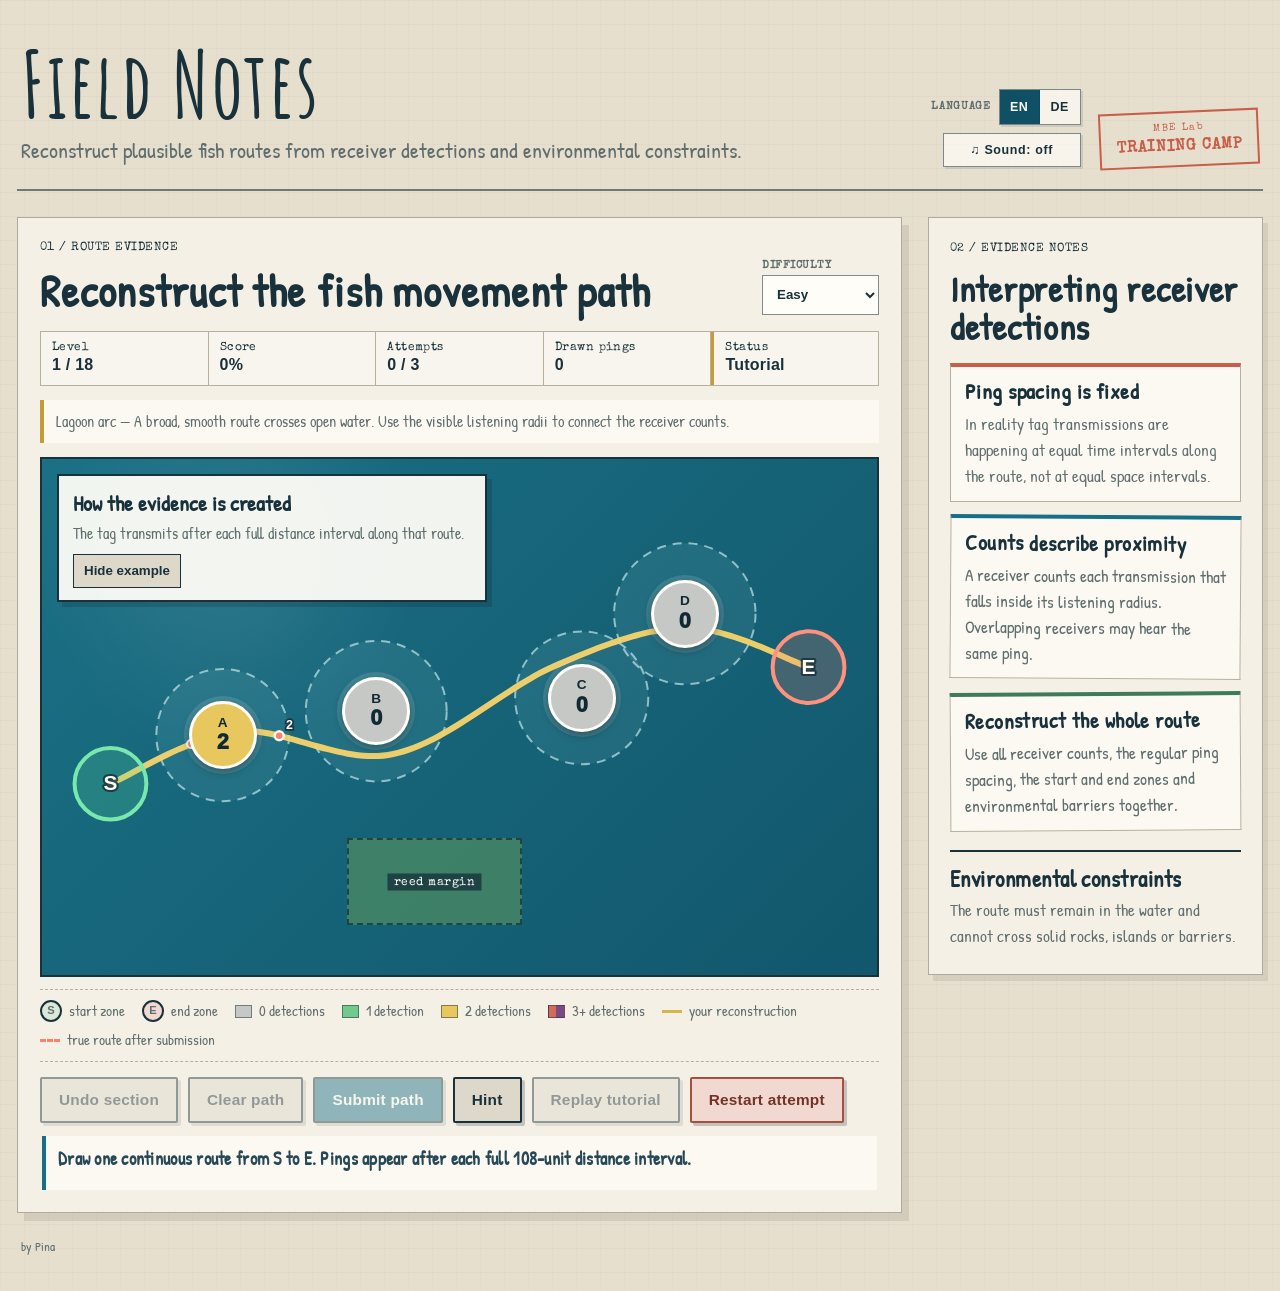
==== games/fish-path/index.html @ 623c207d "upload initial files" ====
<!DOCTYPE html>
<html lang="en">
<head>
  <meta charset="UTF-8" />
  <meta name="viewport" content="width=device-width, initial-scale=1.0" />
  <title>Field Notes — Fish Movement Reconstruction</title>
  <link rel="preconnect" href="https://fonts.googleapis.com" />
  <link rel="preconnect" href="https://fonts.gstatic.com" crossorigin />
  <link href="https://fonts.googleapis.com/css2?family=Amatic+SC:wght@400;700&family=Patrick+Hand&family=Special+Elite&display=swap" rel="stylesheet" />
  <link rel="stylesheet" href="style.css" />
</head>
<body>
  <header class="site-header">
    <div class="header-copy">
      <h1 data-i18n="mainTitle">Field Notes</h1>
      <p class="subtitle" data-i18n="subtitle">Reconstruct plausible fish routes from receiver detections and environmental constraints.</p>
    </div>
    <div class="header-side">
      <div class="field-tools">
        <div class="language-control">
          <span class="tool-label" data-i18n="languageLabel">Language</span>
          <div class="language-buttons" role="group" aria-label="Language" data-i18n-aria-label="languageLabel">
            <button class="language-button" type="button" data-language="en" aria-pressed="true">EN</button>
            <button class="language-button" type="button" data-language="de" aria-pressed="false">DE</button>
          </div>
        </div>
        <button id="audioToggleButton" class="utility-button audio-toggle" type="button" aria-pressed="false">♫ Sound: off</button>
      </div>
      <div class="header-stamp" aria-hidden="true"><span>MBE Lab</span><strong data-i18n="stampTraining">TRAINING CAMP</strong></div>
    </div>
  </header>

  <main class="page-shell">
    <section class="game-sheet" aria-labelledby="movement-heading">
      <div class="sheet-heading game-heading-with-tools">
        <div>
          <p class="section-number" data-i18n="movementSection">01 / ROUTE EVIDENCE</p>
          <h2 id="movement-heading" data-i18n="movementHeading">Reconstruct the fish movement path</h2>
        </div>
        <label class="compact-field">
          <span data-i18n="difficultyLabel">Difficulty</span>
          <select id="movementDifficultySelect">
            <option value="easy" data-i18n="difficultyEasy">Easy</option>
            <option value="medium" data-i18n="difficultyMedium">Medium</option>
            <option value="hard" data-i18n="difficultyHard">Hard</option>
          </select>
        </label>
      </div>

      <div class="hud compact-hud" aria-label="Movement game status" data-i18n-aria-label="movementStatusLabel">
        <div class="hud-item"><span data-i18n="hudLevel">Level</span><strong id="movementLevelDisplay">1 / 18</strong></div>
        <div class="hud-item"><span data-i18n="hudScore">Score</span><strong id="movementScoreDisplay">0%</strong></div>
        <div class="hud-item"><span data-i18n="hudAttempts">Attempts</span><strong id="movementAttemptsDisplay">0 / 3</strong></div>
        <div class="hud-item"><span data-i18n="hudProgress">Drawn pings</span><strong id="movementProgressDisplay">0</strong></div>
        <div class="hud-item hud-state"><span data-i18n="hudStatus">Status</span><strong id="movementStateDisplay" data-i18n="stateBuilding">Ready to draw</strong></div>
      </div>

      <p id="movementBrief" class="interaction-help"></p>

      <div id="movementMap" class="movement-map" role="application" tabindex="0" aria-label="Fish path drawing map" data-i18n-aria-label="movementMapLabel">
        <svg id="movementPathSvg" class="movement-path-svg" viewBox="0 0 1000 620" preserveAspectRatio="none" aria-hidden="true">
          <defs>
            <filter id="pathGlow" x="-30%" y="-30%" width="160%" height="160%">
              <feGaussianBlur stdDeviation="3" result="blur" />
              <feMerge><feMergeNode in="blur" /><feMergeNode in="SourceGraphic" /></feMerge>
            </filter>
          </defs>
          <g id="movementRadiusLayer" class="movement-radius-layer"></g>
          <g id="movementTruePathLayer" class="movement-true-path-layer">
            <path id="movementTruePath" class="movement-true-path" d=""></path>
          </g>
          <g id="movementPlayerPathLayer" class="movement-player-path-layer">
            <path id="movementPlayerPath" class="movement-player-path" d=""></path>
          </g>
          <g id="movementTruePingLayer" class="movement-true-ping-layer"></g>
          <g id="movementPlayerPingLayer" class="movement-player-ping-layer"></g>
          <g id="movementPingAnimationLayer" class="movement-ping-animation-layer"></g>
          <g id="movementMarkerLayer" class="movement-marker-layer"></g>
        </svg>
        <div id="movementFeatures" class="movement-features" aria-hidden="true"></div>
        <div id="movementReceivers" class="movement-receivers"></div>

        <div id="movementTutorial" class="movement-tutorial" hidden>
          <div class="movement-tutorial-card" role="status" aria-live="polite">
            <strong id="movementTutorialTitle" data-i18n="tutorialTitle">How the evidence is created</strong>
            <p id="movementTutorialText"></p>
            <button id="movementTutorialSkipButton" class="tutorial-skip-button" type="button" data-i18n="buttonHideTutorial">Hide example</button>
          </div>
        </div>

        <div id="movementCelebration" class="movement-celebration" hidden role="status" aria-live="assertive">
          <div id="movementConfetti" class="movement-confetti" aria-hidden="true"></div>
          <div class="movement-celebration-card">
            <svg class="celebration-fish" viewBox="0 0 220 150" aria-hidden="true">
              <g class="celebration-fish-body">
                <path class="celebration-tail" d="M48 74 10 42 17 80 10 112 50 84Z"></path>
                <ellipse class="celebration-body" cx="112" cy="76" rx="70" ry="45"></ellipse>
                <path class="celebration-fin celebration-fin-top" d="M103 37 126 5 139 43Z"></path>
                <path class="celebration-fin celebration-fin-bottom" d="M104 113 128 143 143 106Z"></path>
                <circle class="celebration-eye" cx="151" cy="62" r="6"></circle>
                <circle class="celebration-eye-shine" cx="153" cy="60" r="2"></circle>
                <path class="celebration-smile" d="M151 82 Q166 96 181 79"></path>
                <path class="celebration-cheek" d="M137 83 Q143 88 149 83"></path>
              </g>
              <g class="celebration-bubbles">
                <circle cx="190" cy="35" r="7"></circle>
                <circle cx="207" cy="20" r="4"></circle>
                <circle cx="198" cy="52" r="3"></circle>
              </g>
            </svg>
            <strong id="movementCelebrationTitle" class="movement-celebration-title"></strong>
            <div id="movementCelebrationStars" class="movement-celebration-stars"></div>
            <p id="movementCelebrationScore" class="movement-celebration-score"></p>
          </div>
        </div>
      </div>

      <div class="legend movement-legend" aria-label="Movement map legend" data-i18n-aria-label="movementLegendLabel">
        <span><i class="receiver-symbol receiver-symbol-start">S</i><span data-i18n="legendStart">start zone</span></span>
        <span><i class="receiver-symbol receiver-symbol-end">E</i><span data-i18n="legendEnd">end zone</span></span>
        <span><i class="legend-swatch detection-zero"></i><span data-i18n="legendZero">0 detections</span></span>
        <span><i class="legend-swatch detection-one"></i><span data-i18n="legendOne">1 detection</span></span>
        <span><i class="legend-swatch detection-two"></i><span data-i18n="legendTwo">2 detections</span></span>
        <span><i class="legend-swatch detection-three-plus"></i><span data-i18n="legendThreePlus">3+ detections</span></span>
        <span><i class="legend-line player-route-line"></i><span data-i18n="legendPlayerRoute">your reconstruction</span></span>
        <span><i class="legend-line true-route-line"></i><span data-i18n="legendTrueRoute">true route after submission</span></span>
      </div>

      <div class="controls">
        <button id="movementUndoButton" class="button button-secondary" type="button" data-i18n="buttonUndo">Undo section</button>
        <button id="movementClearButton" class="button button-secondary" type="button" data-i18n="buttonClear">Clear path</button>
        <button id="movementSubmitButton" class="button button-primary" type="button" data-i18n="buttonSubmitPath">Submit path</button>
        <button id="movementHintButton" class="button button-secondary" type="button" data-i18n="buttonHint">Hint</button>
        <button id="movementTutorialButton" class="button button-secondary" type="button" data-i18n="buttonTutorial">Replay tutorial</button>
        <button id="movementRestartButton" class="button button-restart" type="button" data-i18n="buttonRestartAttempt">Restart attempt</button>
        <button id="movementNextButton" class="button button-success" type="button" hidden data-i18n="buttonNextLevel">Next level</button>
      </div>

      <p id="movementFeedback" class="status-message feedback-panel" aria-live="polite"></p>
      <section id="movementEvaluation" class="evaluation-panel" hidden aria-live="polite"></section>
      <pre id="errorPanel" class="error-panel" hidden></pre>
    </section>

    <aside class="field-notes" aria-labelledby="movement-notes-heading">
      <p class="section-number" data-i18n="movementNotesSection">02 / EVIDENCE NOTES</p>
      <h2 id="movement-notes-heading" data-i18n="movementNotesHeading">Interpreting receiver detections</h2>
      <div class="note-card transmitter-note"><h3 data-i18n="spacingHeading">Ping spacing is fixed</h3><p data-i18n="spacingBody">In reality tag transmissions are happening at equal time intervals along the route, not at equal space intervals.</p></div>
      <div class="note-card receiver-note"><h3 data-i18n="countsHeading">Counts describe proximity</h3><p data-i18n="countsBody">A receiver counts each transmission that falls inside its listening radius. Overlapping receivers may hear the same ping.</p></div>
      <div class="note-card placement-note"><h3 data-i18n="plausibleHeading">Reconstruct the whole route</h3><p data-i18n="plausibleBody">Use all receiver counts, the regular ping spacing, the start and end zones and environmental barriers together.</p></div>
      <div class="margin-note"><strong data-i18n="obstacleHeading">Environmental constraints</strong><p data-i18n="obstacleBody">The route must remain in the water and cannot cross solid rocks, islands or other barriers.</p></div>
    </aside>
  </main>

  <footer class="site-footer" data-i18n="footerCredit">by Pina</footer>
  <script src="core.js?v=2.4.0"></script>
  <script src="game-data.js?v=2.4.0"></script>
  <script src="game.js?v=2.4.0"></script>
</body>
</html>
---- games/fish-path/style.css ----
:root {
  color-scheme: light;
  --paper: #f4f0e6;
  --paper-deep: #e7dfce;
  --ink: #18313b;
  --muted: #5f6e6e;
  --blue: #176f87;
  --blue-dark: #0f5064;
  --green: #3f7b59;
  --coral: #c85f4a;
  --mustard: #c59a37;
  --line: #b8b09f;
  --white: #fffdf7;

   --font-heading: "Amatic SC", "Arial Narrow", sans-serif;
  --font-notes: "Patrick Hand", "Comic Sans MS", cursive;
  --font-stamp: "Special Elite", "Courier New", monospace;
  --font-interface: "Segoe UI", Tahoma, Geneva, Verdana, sans-serif;

  font-family: var(--font-notes);
}

* {
  box-sizing: border-box;
}

body {
  min-width: 320px;
  margin: 0;
  color: var(--ink);
  background-color: var(--paper-deep);
  background-image:
    linear-gradient(rgba(74, 70, 58, 0.035) 1px, transparent 1px),
    linear-gradient(90deg, rgba(74, 70, 58, 0.025) 1px, transparent 1px);
  background-size: 24px 24px;
}

button,
canvas {
  -webkit-tap-highlight-color: transparent;
}

.site-header,
.page-shell,
.site-footer {
  width: min(1460px, calc(100% - 34px));
  margin-inline: auto;
}

.site-header {
  display: flex;
  justify-content: space-between;
  gap: 28px;
  align-items: flex-end;
  padding: 34px 4px 22px;
  border-bottom: 2px solid rgba(24, 49, 59, 0.58);
}

.kicker,
.section-number,
.note-label,
.build-label,
.header-stamp {
  font-family: var(--font-stamp);
}


h1,
h2,
h3,
p {
  margin-top: 0;
}

h1,
h2,
h3 {
    font-family: var(--font-heading);
  font-weight: 700;
  letter-spacing: 0.025em;
}

h1 {
  margin: 7px 0 8px;
  font-size: clamp(3.2rem, 7vw, 6rem);
  line-height: 0.9;
  letter-spacing: 0.01em;
}

.sheet-heading h2 {
  margin: 4px 0 0;
  font-size: clamp(2.1rem, 4vw, 3.3rem);
  line-height: 1;
}

.field-notes h2 {
  margin: 6px 0 18px;
  font-size: 2.5rem;
  line-height: 1;
}

.note-card h3 {
  margin-bottom: 4px;
  font-size: 1.75rem;
  line-height: 1;
}

.subtitle {
  max-width: 760px;
  margin-bottom: 0;
  color: var(--muted);
  font-size: clamp(1rem, 1.7vw, 1.15rem);
  line-height: 1.55;
}

.header-stamp {
  flex: 0 0 auto;
  padding: 10px 15px 9px;
  border: 2px solid var(--coral);
  color: var(--coral);
  line-height: 1.05;
  text-align: center;
  transform: rotate(-2.5deg);
}

.header-stamp span,
.header-stamp strong {
  display: block;
}

.header-stamp span {
  font-family: var(--font-stamp);
  font-size: 0.64rem;
  letter-spacing: 0.15em;
}

.header-stamp strong {
  margin-top: 5px;
  font-family: var(--font-stamp);
  font-size: 1rem;
  letter-spacing: 0.04em;
}

.subtitle,
.status-message,
.note-card p,
.margin-note p,
.instructions-grid p,
.legend,
.site-footer {
  font-family: var(--font-notes);
}

.subtitle {
  font-size: clamp(1.15rem, 1.9vw, 1.35rem);
  line-height: 1.45;
}

.note-card p,
.margin-note p {
  font-size: 1.05rem;
  line-height: 1.45;
}

.instructions-grid p:last-child {
  font-size: 1.05rem;
  line-height: 1.45;
}

.status-message {
  font-size: 1.08rem;
  line-height: 1.4;
}

.page-shell {
  display: grid;
  grid-template-columns: minmax(0, 1fr) minmax(280px, 335px);
  gap: 26px;
  align-items: start;
  padding-top: 26px;
}

.game-sheet,
.field-notes {
  background: var(--paper);
  border: 1px solid rgba(78, 72, 57, 0.42);
}

.game-sheet {
  min-width: 0;
  padding: 22px;
  box-shadow: 7px 8px 0 rgba(66, 61, 49, 0.12);
}

.sheet-heading {
  display: flex;
  align-items: end;
  justify-content: space-between;
  gap: 20px;
  margin-bottom: 16px;
}

.sheet-heading h2 {
  margin: 4px 0 0;
  font-size: clamp(1.45rem, 2.8vw, 2.25rem);
}

.build-label {
  flex: 0 0 auto;
  color: var(--muted);
  letter-spacing: 0.05em;
  text-transform: none;
}

.hud {
  display: grid;
  grid-template-columns: repeat(5, minmax(105px, 1fr)) minmax(150px, 1.35fr);
  gap: 1px;
  margin-bottom: 14px;
  border: 1px solid var(--line);
  background: var(--line);
}

.hud-item {
  min-width: 0;
  padding: 10px 11px 11px;
  background: rgba(255, 253, 247, 0.9);
}

.hud-item span {
  font-family: var(--font-stamp);
}

.hud-item strong {
  font-family: var(--font-interface);
  font-variant-numeric: tabular-nums;
}

.hud,
.button {
  font-family: var(--font-interface);
}

.hud-state {
  border-left: 3px solid var(--mustard);
}

.map-frame {
  position: relative;
  padding: 9px;
  border: 2px solid var(--ink);
  background: #d7cfbd;
  box-shadow: inset 0 0 0 1px rgba(255, 253, 247, 0.65);
}

.canvas-container {
  position: relative;
  width: 100%;
  min-height: 320px;
  overflow: hidden;
  background: #165f75;
}

.canvas-container canvas {
  display: block;
  width: 100%;
  height: auto;
  cursor: crosshair;
  touch-action: none;
}

.map-corner {
  position: absolute;
  z-index: 2;
  pointer-events: none;
  color: rgba(255, 253, 247, 0.82);
  font-family: Georgia, serif;
}

.map-corner-top {
  top: 20px;
  right: 22px;
  width: 30px;
  height: 30px;
  border: 1px solid rgba(255, 253, 247, 0.65);
  border-radius: 50%;
  font-size: 0.86rem;
  line-height: 28px;
  text-align: center;
}

.map-corner-bottom {
  right: 20px;
  bottom: 17px;
  font-size: 0.7rem;
  letter-spacing: 0.06em;
}

.controls {
  display: flex;
  flex-wrap: wrap;
  gap: 10px;
  margin-top: 15px;
}

.button {
  min-height: 43px;
  padding: 9px 16px;
  border: 2px solid var(--ink);
  border-radius: 2px;
  font: inherit;
  font-weight: 800;
  cursor: pointer;
  box-shadow: 3px 3px 0 rgba(24, 49, 59, 0.23);
  transition: transform 90ms ease, box-shadow 90ms ease;
}

.button:hover:not(:disabled) {
  transform: translate(1px, 1px);
  box-shadow: 2px 2px 0 rgba(24, 49, 59, 0.23);
}

.button:focus-visible {
  outline: 3px solid rgba(197, 154, 55, 0.5);
  outline-offset: 3px;
}

.button:disabled {
  cursor: not-allowed;
  opacity: 0.45;
}

.button-primary {
  color: var(--white);
  background: var(--blue);
}

.button-success {
  color: var(--white);
  background: var(--green);
}

.button-secondary {
  color: var(--ink);
  background: #ded8ca;
}

.button-restart {
  color: #743126;
  border-color: #a94f3e;
  background: #f1d9d1;
}

.status-message {
  min-height: 27px;
  margin: 13px 2px 0;
  color: #274957;
  font-weight: 700;
  line-height: 1.45;
}

.legend {
  display: flex;
  flex-wrap: wrap;
  gap: 8px 17px;
  margin-top: 12px;
  padding: 10px 0;
  border-top: 1px dashed var(--line);
  border-bottom: 1px dashed var(--line);
  color: var(--muted);
  font-size: 0.78rem;
}

.legend span {
  display: inline-flex;
  gap: 7px;
  align-items: center;
}

.legend-swatch {
  display: inline-block;
  width: 17px;
  height: 13px;
  border: 1px solid rgba(24, 49, 59, 0.5);
}

.receiver-swatch {
  border-color: #b9edf1;
  background: rgba(130, 220, 230, 0.38);
}

.algae-swatch {
  background: #4e8c63;
}

.rock-swatch {
  background: #6f675f;
}

.noise-swatch {
  border-radius: 50%;
  border-color: #9f6f27;
  background:
    radial-gradient(circle at center, rgba(255, 230, 172, 0.35) 0 25%, transparent 27%),
    #d89b49;
}

.legend-line {
  display: inline-block;
  width: 20px;
  height: 0;
  border-top: 3px solid;
}

.detected-line {
  border-color: #5be095;
}

.missed-line {
  border-color: #dc6b57;
}

.instructions-grid {
  display: grid;
  grid-template-columns: repeat(2, minmax(0, 1fr));
  gap: 14px;
  margin-top: 15px;
}

.instructions-grid article {
  position: relative;
  padding: 14px 15px;
  border-left: 4px solid var(--mustard);
  background: rgba(255, 253, 247, 0.75);
}

.instructions-grid article:nth-child(2) {
  border-left-color: var(--green);
}

.instructions-grid p:last-child {
  margin: 5px 0 0;
  color: var(--muted);
  font-size: 0.9rem;
  line-height: 1.5;
}

.field-notes {
  position: sticky;
  top: 18px;
  padding: 23px 21px 25px;
  box-shadow: 5px 6px 0 rgba(66, 61, 49, 0.1);
}


.note-card {
  margin: 0 0 13px;
  padding: 13px 14px 12px;
  border: 1px solid var(--line);
  background: rgba(255, 253, 247, 0.72);
}

.note-card:nth-of-type(2) {
  transform: rotate(0.4deg);
}

.note-card:nth-of-type(3) {
  transform: rotate(-0.35deg);
}

.note-card:nth-of-type(4) {
  transform: rotate(0.25deg);
}

.note-card h3 {
  margin-bottom: 4px;
  font-size: 1.03rem;
}

.note-card p,
.margin-note p {
  margin-bottom: 0;
  color: var(--muted);
  font-size: 0.9rem;
  line-height: 1.5;
}

.transmitter-note {
  border-top: 4px solid var(--coral);
}

.receiver-note {
  border-top: 4px solid var(--blue);
}

.placement-note {
  border-top: 4px solid var(--green);
}

.noise-note {
  border-top: 4px solid var(--mustard);
}

.margin-note {
  margin-top: 19px;
  padding: 14px 0 0;
  border-top: 2px solid var(--ink);
}

.margin-note strong {
  font-family: Georgia, serif;
}

.error-panel {
  overflow: auto;
  margin: 15px 0 0;
  padding: 12px;
  border: 2px solid #8e2d23;
  color: #651d17;
  background: #ffe2da;
  white-space: pre-wrap;
}

.site-footer {
  padding: 24px 4px 36px;
  color: var(--muted);
  font-size: 0.82rem;
}

@media (max-width: 1120px) {
  .page-shell {
    grid-template-columns: 1fr;
  }

  .field-notes {
    position: static;
  }

  .hud {
    grid-template-columns: repeat(3, minmax(110px, 1fr));
  }
}

@media (max-width: 700px) {
  .site-header {
    align-items: flex-start;
  }

  .header-stamp,
  .build-label {
    display: none;
  }

  .game-sheet {
    padding: 13px;
  }

  .hud {
    grid-template-columns: repeat(2, minmax(0, 1fr));
  }

  .instructions-grid {
    grid-template-columns: 1fr;
  }

  .button {
    flex: 1 1 150px;
  }
}

@media (max-width: 470px) {
  .site-header,
  .page-shell,
  .site-footer {
    width: min(100% - 18px, 1460px);
  }

  .site-header {
    padding-top: 22px;
  }

  .hud-item strong {
    font-size: 0.9rem;
  }
}

/* ---------------------------------------
   FINAL TYPOGRAPHY OVERRIDES
   Keep this block at the end of the file.
---------------------------------------- */

:root {
  --font-display: "Amatic SC", "Arial Narrow", sans-serif;
  --font-heading: "Patrick Hand", "Comic Sans MS", cursive;
  --font-notes: "Patrick Hand", "Comic Sans MS", cursive;
  --font-stamp: "Special Elite", "Courier New", monospace;
  --font-interface: "Segoe UI", Tahoma, Geneva, Verdana, sans-serif;
}

/* Use the narrow display font only for the main page title. */
h1 {
  font-family: var(--font-display);
  font-size: clamp(3.8rem, 7vw, 6.4rem);
  line-height: 0.95;
}

/* Wider, more readable handwritten headings. */
.sheet-heading h2 {
  font-family: var(--font-heading);
  font-size: clamp(2.1rem, 3.4vw, 3rem);
  line-height: 1.05;
  letter-spacing: 0.01em;
}

.field-notes h2 {
  font-family: var(--font-heading);
  font-size: 2.25rem;
  line-height: 1.05;
  letter-spacing: 0.01em;
}

/* Field-note card headings. */
.note-card h3 {
  font-family: var(--font-heading);
  margin-bottom: 7px;
  font-size: 1.35rem;
  line-height: 1.1;
  letter-spacing: 0.01em;
}

/* Fix the Model simplification heading. */
.margin-note strong {
  display: block;
  margin-bottom: 6px;
  font-family: var(--font-heading);
  font-size: 1.45rem;
  line-height: 1.1;
  letter-spacing: 0.01em;
}

/* Increase paragraph readability. */
.subtitle {
  font-size: clamp(1.15rem, 1.7vw, 1.35rem);
  line-height: 1.5;
}

.note-card p,
.margin-note p {
  font-family: var(--font-notes);
  font-size: 1.08rem;
  line-height: 1.5;
}

.instructions-grid p:last-child {
  font-size: 1.08rem;
  line-height: 1.5;
}

.status-message {
  font-size: 1.12rem;
  line-height: 1.45;
}

/* Labels should remain typewriter-like, but larger. */
.kicker,
.section-number,
.note-label,
.build-label {
  font-family: var(--font-stamp);
  font-size: 0.78rem;
  line-height: 1.35;
}

/* Make the legend easier to scan. */
.legend {
  font-size: 0.92rem;
  line-height: 1.4;
}

/* Keep game data clear and non-handwritten. */
.hud-item span {
  font-family: var(--font-stamp);
  font-size: 0.72rem;
}

.hud-item strong {
  font-family: var(--font-interface);
  font-size: 1rem;
}

/* Slightly larger buttons. */
.button {
  min-height: 46px;
  padding: 10px 17px;
  font-family: var(--font-interface);
  font-size: 0.96rem;
}

/* --- Final readability tweaks --- */

/* Main bold headings */
h1,
.sheet-heading h2,
.field-notes h2,
.note-card h3,
.margin-note strong {
  letter-spacing: 0.02em;
}

/* Bold interface text */
.hud-item strong,
.button,
.status-message {
  letter-spacing: 0.015em;
}

/* Small typewriter labels can also breathe a little more */
.kicker,
.section-number,
.note-label,
.build-label,
.header-stamp,
.hud-item span {
  letter-spacing: 0.04em;
}
/* ---------------------------------------
   LANGUAGE AND AUDIO CONTROLS
---------------------------------------- */

.header-side {
  display: flex;
  flex: 0 0 auto;
  gap: 18px;
  align-items: flex-end;
}

.field-tools {
  display: flex;
  flex-direction: column;
  gap: 8px;
  align-items: flex-end;
}

.language-control {
  display: flex;
  gap: 8px;
  align-items: center;
}

.tool-label {
  color: var(--muted);
  font-family: var(--font-stamp);
  font-size: 0.7rem;
  font-weight: 700;
  letter-spacing: 0.06em;
  text-transform: uppercase;
}

.language-buttons {
  display: inline-flex;
  border: 1px solid rgba(24, 49, 59, 0.55);
  background: rgba(255, 253, 247, 0.7);
  box-shadow: 2px 2px 0 rgba(24, 49, 59, 0.12);
}

.language-button,
.utility-button {
  min-height: 34px;
  border: 0;
  color: var(--ink);
  background: transparent;
  font-family: var(--font-interface);
  font-size: 0.78rem;
  font-weight: 800;
  letter-spacing: 0.05em;
  cursor: pointer;
}

.language-button {
  min-width: 40px;
  padding: 6px 9px;
  border-right: 1px solid rgba(24, 49, 59, 0.25);
}

.language-button:last-child {
  border-right: 0;
}

.language-button:hover,
.utility-button:hover:not(:disabled) {
  background: rgba(23, 111, 135, 0.11);
}

.language-button.is-active,
.language-button[aria-pressed="true"] {
  color: var(--white);
  background: var(--blue-dark);
}

.utility-button {
  min-width: 138px;
  padding: 7px 12px;
  border: 1px solid rgba(24, 49, 59, 0.55);
  background: rgba(255, 253, 247, 0.72);
  box-shadow: 2px 2px 0 rgba(24, 49, 59, 0.12);
}

.utility-button[aria-pressed="true"] {
  color: #17432e;
  border-color: #3f7b59;
  background: #dbe9d9;
}

.utility-button:disabled {
  cursor: not-allowed;
  opacity: 0.5;
}

.language-button:focus-visible,
.utility-button:focus-visible {
  position: relative;
  z-index: 2;
  outline: 3px solid rgba(197, 154, 55, 0.48);
  outline-offset: 2px;
}

/* Nested spans were added so every legend phrase can be translated. */
.legend > span > span {
  display: inline;
}


.movement-celebration {
  position: absolute;
  z-index: 30;
  inset: 0;
  display: grid;
  place-items: start end;
  overflow: hidden;
  padding: 12px;
  pointer-events: none;
}

.movement-celebration[hidden] { display: none; }

.movement-celebration::before {
  position: absolute;
  inset: 0;
  background: linear-gradient(135deg, transparent 48%, rgba(10, 56, 70, 0.09));
  content: "";
}

.movement-celebration-card {
  position: relative;
  z-index: 2;
  display: grid;
  grid-template-columns: 66px minmax(0, 1fr);
  grid-template-rows: auto auto auto;
  column-gap: 9px;
  align-items: center;
  width: min(292px, calc(100% - 6px));
  padding: 8px 11px 9px;
  border: 2px solid var(--ink);
  background: rgba(255, 253, 247, 0.94);
  box-shadow: 4px 4px 0 rgba(24, 49, 59, 0.24);
  text-align: left;
  animation: celebration-card-arrive 430ms cubic-bezier(0.18, 0.9, 0.25, 1.15) both;
}

.celebration-fish {
  grid-row: 1 / 4;
  grid-column: 1;
  width: 64px;
  align-self: center;
  overflow: visible;
  filter: drop-shadow(0 3px 2px rgba(24, 49, 59, 0.2));
  animation: cheering-fish 820ms ease-in-out infinite alternate;
}

.celebration-body { fill: #72c98e; stroke: #18313b; stroke-width: 5; }
.celebration-tail,
.celebration-fin { fill: #e8c85e; stroke: #18313b; stroke-width: 5; stroke-linejoin: round; }
.celebration-eye { fill: #18313b; }
.celebration-eye-shine { fill: #fffdf7; }
.celebration-smile,
.celebration-cheek { fill: none; stroke: #18313b; stroke-width: 4; stroke-linecap: round; }
.celebration-bubbles circle { fill: rgba(185, 237, 241, 0.62); stroke: #176f87; stroke-width: 2; }
.celebration-fin-top { transform-origin: 118px 39px; animation: cheer-fin-top 420ms ease-in-out infinite alternate; }
.celebration-fin-bottom { transform-origin: 120px 108px; animation: cheer-fin-bottom 420ms ease-in-out infinite alternate; }

.movement-celebration-title {
  grid-row: 1;
  grid-column: 2;
  align-self: end;
  margin: 0;
  font-family: var(--font-heading);
  font-size: clamp(1.12rem, 2.3vw, 1.45rem);
  line-height: 1;
}

.movement-celebration-stars {
  grid-row: 2;
  grid-column: 2;
  display: flex;
  gap: 3px;
  margin-top: 2px;
  font-size: clamp(1.2rem, 3vw, 1.6rem);
  line-height: 1;
}

.celebration-star {
  color: #c9c2b2;
  -webkit-text-stroke: 1.4px #18313b;
  transform: scale(0.84) rotate(-6deg);
}

.celebration-star.is-earned {
  color: #f5c94f;
  animation: star-pop 540ms cubic-bezier(0.2, 0.9, 0.3, 1.35) both;
}

.celebration-star.is-earned:nth-child(2) { animation-delay: 100ms; }
.celebration-star.is-earned:nth-child(3) { animation-delay: 200ms; }

.movement-celebration-score {
  grid-row: 3;
  grid-column: 2;
  margin: 2px 0 0;
  font-family: var(--font-interface);
  font-size: clamp(0.64rem, 1.3vw, 0.76rem);
  font-weight: 800;
  line-height: 1.2;
}

.movement-confetti {
  position: absolute;
  z-index: 1;
  inset: 0;
  overflow: hidden;
}

.confetti-piece {
  position: absolute;
  top: -12%;
  left: var(--confetti-x);
  width: 10px;
  height: 18px;
  border: 1px solid rgba(24, 49, 59, 0.38);
  background: currentColor;
  will-change: transform, opacity;
  animation: confetti-fall var(--confetti-duration) cubic-bezier(0.18, 0.7, 0.32, 1) var(--confetti-delay) both;
}

.confetti-piece:nth-child(3n) { width: 14px; height: 8px; border-radius: 50%; }
.confetti-piece:nth-child(4n) { width: 8px; height: 15px; }
.confetti-wave-2 { top: -17%; }
.confetti-wave-3 { top: -22%; }
.confetti-wave-4 { top: -27%; }
.confetti-coral { color: #d66b55; }
.confetti-mustard { color: #e8c85e; }
.confetti-green { color: #72c98e; }
.confetti-blue { color: #62bdd0; }
.confetti-cream { color: #fff1b7; }
.confetti-purple { color: #8d63a1; }

@keyframes confetti-fall {
  0% { opacity: 0; transform: translate3d(0, -10%, 0) rotate(0deg) scale(var(--confetti-scale, 1)); }
  10% { opacity: 1; }
  84% { opacity: 1; }
  100% { opacity: 0; transform: translate3d(var(--confetti-drift), 760px, 0) rotate(var(--confetti-turn)) scale(var(--confetti-scale, 1)); }
}

@keyframes cheering-fish {
  from { transform: translateY(3px) rotate(-3deg) scale(0.98); }
  to { transform: translateY(-10px) rotate(4deg) scale(1.04); }
}

@keyframes cheer-fin-top {
  from { transform: rotate(-8deg); }
  to { transform: rotate(18deg); }
}

@keyframes cheer-fin-bottom {
  from { transform: rotate(8deg); }
  to { transform: rotate(-18deg); }
}

@keyframes star-pop {
  0% { opacity: 0; transform: scale(0.15) rotate(-18deg); }
  70% { opacity: 1; transform: scale(1.18) rotate(7deg); }
  100% { opacity: 1; transform: scale(1) rotate(0); }
}

@keyframes celebration-card-arrive {
  from { opacity: 0; transform: translateY(24px) scale(0.86) rotate(-2deg); }
  to { opacity: 1; transform: translateY(0) scale(1) rotate(0); }
}

@media (max-width: 900px) {
  .site-header {
    flex-wrap: wrap;
  }

  .header-side {
    width: 100%;
    justify-content: space-between;
    align-items: center;
  }

  .field-tools {
    flex-direction: row;
    flex-wrap: wrap;
    align-items: center;
  }
}

@media (max-width: 560px) {
  .header-side {
    align-items: flex-start;
  }

  .field-tools {
    width: 100%;
    flex-direction: column;
    align-items: stretch;
  }

  .language-control {
    justify-content: space-between;
  }

  .language-buttons {
    flex: 1 1 auto;
  }

  .language-button {
    flex: 1 1 0;
  }

  .utility-button {
    width: 100%;
  }
}




/* ---------------------------------------
   FISH MOVEMENT RECONSTRUCTION GAME 2.0
---------------------------------------- */

.game-heading-with-tools {
  display: flex;
  align-items: flex-end;
}

.compact-field {
  display: flex;
  flex-direction: column;
  gap: 4px;
  color: var(--muted);
  font-family: var(--font-stamp);
  font-size: 0.7rem;
  font-weight: 700;
  letter-spacing: 0.05em;
  text-transform: uppercase;
}

.compact-field select {
  min-height: 40px;
  padding: 7px 34px 7px 10px;
  border: 1px solid rgba(24, 49, 59, 0.55);
  border-radius: 0;
  color: var(--ink);
  background: var(--white);
  font-family: var(--font-interface);
  font-weight: 700;
}

.compact-field select:focus-visible,
.movement-map:focus-visible {
  position: relative;
  z-index: 6;
  outline: 3px solid rgba(197, 154, 55, 0.62);
  outline-offset: 3px;
}

.compact-hud {
  grid-template-columns: repeat(5, minmax(105px, 1fr));
}

.interaction-help {
  margin: 0 0 14px;
  padding: 10px 12px;
  border-left: 4px solid var(--mustard);
  color: var(--muted);
  background: rgba(255, 253, 247, 0.75);
  font-size: 1.02rem;
  line-height: 1.45;
}

.feedback-panel {
  min-height: 54px;
  padding: 10px 12px;
  border-left: 4px solid var(--blue);
  background: rgba(255, 253, 247, 0.76);
}

.feedback-panel.is-success { border-left-color: var(--green); }
.feedback-panel.is-error { border-left-color: var(--coral); }
.feedback-panel.is-hint { border-left-color: var(--mustard); }

.movement-map {
  position: relative;
  width: 100%;
  aspect-ratio: 1000 / 620;
  overflow: hidden;
  border: 2px solid var(--ink);
  background:
    radial-gradient(circle at 22% 20%, rgba(255, 255, 255, 0.09), transparent 25%),
    linear-gradient(135deg, #1a7085, #12576c);
  cursor: crosshair;
  touch-action: none;
  user-select: none;
}

.movement-path-svg,
.movement-features,
.movement-receivers {
  position: absolute;
  inset: 0;
  width: 100%;
  height: 100%;
}

.movement-path-svg {
  z-index: 3;
  pointer-events: none;
}

.movement-features {
  z-index: 1;
  pointer-events: none;
}

.movement-receivers {
  z-index: 5;
  pointer-events: none;
}

.environment-feature {
  position: absolute;
  z-index: 1;
  border: 2px solid rgba(24, 49, 59, 0.76);
}

.environment-feature.rock,
.environment-feature.island,
.environment-feature.barrier {
  background:
    repeating-linear-gradient(135deg, rgba(255, 255, 255, 0.08) 0 8px, transparent 8px 16px),
    #6f675f;
  box-shadow: inset 0 0 18px rgba(0, 0, 0, 0.2);
}

.environment-feature.vegetation {
  border-style: dashed;
  background: rgba(78, 140, 99, 0.72);
}

.environment-feature.shallow {
  border-style: dashed;
  background: rgba(211, 190, 108, 0.45);
}

.environment-feature.circle { border-radius: 50%; }

.environment-label {
  position: absolute;
  z-index: 2;
  padding: 3px 6px;
  color: var(--white);
  background: rgba(24, 49, 59, 0.78);
  font-family: var(--font-stamp);
  font-size: clamp(0.52rem, 1vw, 0.72rem);
  letter-spacing: 0.04em;
  pointer-events: none;
}

.movement-player-path,
.movement-true-path {
  fill: none;
  stroke-linecap: round;
  stroke-linejoin: round;
  vector-effect: non-scaling-stroke;
}

.movement-player-path {
  stroke: #fff1b7;
  stroke-width: 7;
  filter: url(#pathGlow);
}

.movement-true-path {
  stroke: #ff8069;
  stroke-width: 6;
  stroke-dasharray: 13 8;
  opacity: 0.95;
}

.movement-true-path.is-tutorial {
  stroke: #f7d46b;
  stroke-dasharray: none;
}

.receiver-radius {
  fill: rgba(185, 237, 241, 0.08);
  stroke: rgba(217, 246, 247, 0.62);
  stroke-width: 2;
  stroke-dasharray: 9 7;
  vector-effect: non-scaling-stroke;
}

.movement-zone {
  stroke-width: 4;
  vector-effect: non-scaling-stroke;
}

.movement-start-zone {
  fill: rgba(91, 224, 149, 0.2);
  stroke: #78e9aa;
}

.movement-end-zone {
  fill: rgba(255, 128, 105, 0.2);
  stroke: #ff927e;
}

.movement-zone-label {
  fill: #fffdf7;
  font-family: var(--font-interface);
  font-size: 25px;
  font-weight: 900;
  text-anchor: middle;
  paint-order: stroke;
  stroke: rgba(24, 49, 59, 0.82);
  stroke-width: 5px;
  stroke-linejoin: round;
}

.ping-dot {
  vector-effect: non-scaling-stroke;
}

.player-ping-dot {
  fill: #fff1b7;
  stroke: #18313b;
  stroke-width: 2;
}

.true-ping-dot {
  fill: #ff8069;
  stroke: #fffdf7;
  stroke-width: 2;
}

.ping-index {
  fill: #fffdf7;
  font-family: var(--font-interface);
  font-size: 15px;
  font-weight: 900;
  paint-order: stroke;
  stroke: rgba(24, 49, 59, 0.9);
  stroke-width: 4px;
}

.ping-burst {
  pointer-events: none;
}

.ping-burst-core,
.ping-wave,
.ping-flash {
  vector-effect: non-scaling-stroke;
  transform-box: fill-box;
  transform-origin: center;
}

.ping-burst-core {
  stroke-width: 2.5;
  animation: ping-core-pop ease-out both;
}

.ping-wave {
  fill: none;
  stroke-width: 3.25;
  opacity: 0;
  animation-name: movement-ping-wave;
  animation-timing-function: cubic-bezier(0.12, 0.62, 0.24, 1);
  animation-fill-mode: both;
}

.ping-flash {
  fill: none;
  stroke-width: 5;
  opacity: 0;
  animation: ping-flash-pop ease-out both;
}

.player-ping-burst .ping-burst-core { fill: #fff1b7; stroke: #18313b; }
.player-ping-burst .ping-wave,
.player-ping-burst .ping-flash { stroke: #fff1b7; }
.true-ping-burst .ping-burst-core { fill: #ff8069; stroke: #fffdf7; }
.true-ping-burst .ping-wave,
.true-ping-burst .ping-flash { stroke: #ff8069; }

@keyframes ping-core-pop {
  0% { opacity: 0; transform: scale(0.25); }
  28% { opacity: 1; transform: scale(1.6); }
  62% { opacity: 1; transform: scale(0.92); }
  100% { opacity: 0.72; transform: scale(1); }
}

@keyframes movement-ping-wave {
  0% { opacity: 0; transform: scale(0.45); }
  12% { opacity: 0.96; }
  100% { opacity: 0; transform: scale(5.1); }
}

@keyframes ping-flash-pop {
  0% { opacity: 0; transform: scale(0.15); }
  22% { opacity: 0.72; transform: scale(0.8); }
  100% { opacity: 0; transform: scale(2.25); }
}

.movement-receiver {
  position: absolute;
  display: grid;
  place-items: center;
  align-content: center;
  width: clamp(50px, 6.2vw, 68px);
  height: clamp(50px, 6.2vw, 68px);
  padding: 3px;
  border: 3px solid #fffdf7;
  border-radius: 50%;
  color: #102a34;
  font-family: var(--font-interface);
  line-height: 1;
  text-align: center;
  transform: translate(-50%, -50%);
  box-shadow: 0 3px 8px rgba(0, 0, 0, 0.34), 0 0 0 5px rgba(255, 253, 247, 0.13);
}

.movement-receiver strong {
  display: block;
  font-size: clamp(0.7rem, 1.2vw, 0.85rem);
}

.receiver-count {
  display: block;
  margin-top: 2px;
  font-size: clamp(1rem, 2vw, 1.35rem);
  font-weight: 950;
  font-variant-numeric: tabular-nums;
}

.movement-receiver small {
  display: block;
  max-width: 54px;
  margin-top: 2px;
  font-size: 0.48rem;
  line-height: 1.05;
}

.detection-count-0 { background: #c6c8c5; }
.detection-count-1 { background: #72c98e; }
.detection-count-2 { background: #e8c85e; }
.detection-count-3 { color: #fffdf7; background: #d66b55; }
.detection-count-4plus { color: #fffdf7; background: #7a4a86; }

.movement-receiver.is-count-match {
  outline: 5px solid rgba(91, 224, 149, 0.82);
}

.movement-receiver.is-count-mismatch {
  outline: 5px solid rgba(255, 128, 105, 0.9);
}

.movement-receiver.is-listening {
  animation: receiver-listening 620ms ease-out;
}

@keyframes receiver-listening {
  0% { transform: translate(-50%, -50%) scale(1); box-shadow: 0 0 0 0 rgba(255, 241, 183, 0.8); }
  45% { transform: translate(-50%, -50%) scale(1.12); box-shadow: 0 0 0 16px rgba(255, 241, 183, 0.35); }
  100% { transform: translate(-50%, -50%) scale(1); box-shadow: 0 0 0 28px rgba(255, 241, 183, 0); }
}

.movement-tutorial {
  position: absolute;
  z-index: 10;
  inset: 0;
  pointer-events: none;
}

.movement-tutorial-card {
  position: absolute;
  top: 15px;
  left: 15px;
  width: min(430px, calc(100% - 30px));
  padding: 12px 14px;
  border: 2px solid var(--ink);
  background: rgba(255, 253, 247, 0.94);
  box-shadow: 5px 5px 0 rgba(24, 49, 59, 0.24);
  pointer-events: auto;
}

.movement-tutorial-card strong {
  display: block;
  font-family: var(--font-heading);
  font-size: 1.35rem;
}

.movement-tutorial-card p {
  margin: 5px 0 9px;
  color: var(--muted);
  font-size: 1rem;
  line-height: 1.35;
}

.tutorial-skip-button {
  min-height: 34px;
  padding: 6px 10px;
  border: 1px solid var(--ink);
  color: var(--ink);
  background: #ded8ca;
  font-family: var(--font-interface);
  font-weight: 800;
  cursor: pointer;
}

.evaluation-panel {
  margin-top: 15px;
  padding: 14px;
  border: 1px solid var(--line);
  background: rgba(255, 253, 247, 0.82);
}

.evaluation-heading-row {
  display: flex;
  justify-content: space-between;
  gap: 12px;
  align-items: center;
  margin-bottom: 12px;
}

.evaluation-heading-row h3 {
  margin: 0;
  font-family: var(--font-heading);
  font-size: 1.65rem;
}

.evaluation-verdict {
  padding: 5px 8px;
  border: 1px solid currentColor;
  font-family: var(--font-interface);
  font-size: 0.8rem;
  text-transform: uppercase;
}

.evaluation-verdict.is-accepted { color: #245d3b; background: #dbe9d9; }
.evaluation-verdict.is-rejected { color: #743126; background: #f1d9d1; }

.evaluation-score-grid {
  display: grid;
  grid-template-columns: repeat(4, minmax(0, 1fr));
  gap: 9px;
}

.evaluation-metric {
  min-width: 0;
  padding: 9px;
  border: 1px solid var(--line);
  background: rgba(244, 240, 230, 0.8);
}

.evaluation-metric.is-overall {
  border-width: 2px;
  border-color: var(--blue);
}

.evaluation-metric span,
.evaluation-metric strong {
  display: block;
  font-family: var(--font-interface);
}

.evaluation-metric span {
  min-height: 2.4em;
  color: var(--muted);
  font-size: 0.72rem;
  line-height: 1.2;
}

.evaluation-metric strong {
  margin-top: 5px;
  font-size: 1.15rem;
}

.evaluation-meter {
  height: 6px;
  margin-top: 6px;
  overflow: hidden;
  background: #d4ccbb;
}

.evaluation-meter i {
  display: block;
  height: 100%;
  background: var(--blue);
}

.evaluation-target {
  margin: 10px 0;
  font-family: var(--font-interface);
  font-size: 0.86rem;
}

.evaluation-table-wrap {
  overflow-x: auto;
}

.evaluation-panel table {
  width: 100%;
  border-collapse: collapse;
  font-family: var(--font-interface);
  font-size: 0.82rem;
  font-variant-numeric: tabular-nums;
}

.evaluation-panel th,
.evaluation-panel td {
  padding: 7px 8px;
  border: 1px solid var(--line);
  text-align: center;
}

.evaluation-panel thead th {
  background: #ded8ca;
}

.evaluation-panel tbody tr.is-match { background: rgba(91, 224, 149, 0.12); }
.evaluation-panel tbody tr.is-mismatch { background: rgba(220, 107, 87, 0.12); }

.receiver-symbol {
  display: inline-grid;
  place-items: center;
  width: 22px;
  height: 22px;
  border: 2px solid var(--ink);
  border-radius: 50%;
  font-family: var(--font-interface);
  font-size: 0.7rem;
  font-style: normal;
  font-weight: 900;
}

.receiver-symbol-start { background: #dbe9d9; }
.receiver-symbol-end { background: #f1d9d1; }
.detection-zero { background: #c6c8c5; }
.detection-one { background: #72c98e; }
.detection-two { background: #e8c85e; }
.detection-three-plus { background: linear-gradient(90deg, #d66b55 0 50%, #7a4a86 50%); }
.player-route-line { border-color: #d5b947; }
.true-route-line { border-color: #ff8069; border-top-style: dashed; }

.hud-item > span,
.hud-item > strong { display: block; }
.hud-item > strong { margin-top: 3px; }

@media (max-width: 900px) {
  .evaluation-score-grid { grid-template-columns: repeat(2, minmax(0, 1fr)); }
}

@media (max-width: 760px) {
  .game-heading-with-tools { align-items: stretch; flex-direction: column; }
  .compact-field { width: 100%; }
  .compact-field select { width: 100%; }
  .compact-hud { grid-template-columns: repeat(2, minmax(0, 1fr)); }
  .compact-hud .hud-state { grid-column: 1 / -1; }
}

@media (max-width: 560px) {
  .movement-receiver { width: 40px; height: 40px; border-width: 2px; }
  .receiver-count { font-size: 0.95rem; }
  .movement-receiver small { display: none; }
  .evaluation-score-grid { grid-template-columns: 1fr 1fr; }
  .evaluation-heading-row { align-items: flex-start; flex-direction: column; }
  .movement-tutorial-card { top: 9px; left: 9px; width: calc(100% - 18px); }

  .movement-celebration {
    padding: 7px;
  }

  .movement-celebration-card {
    grid-template-columns: 39px minmax(0, 1fr);
    column-gap: 6px;
    width: min(188px, calc(100% - 4px));
    padding: 4px 5px 5px;
    box-shadow: 3px 3px 0 rgba(24, 49, 59, 0.25);
    background: rgba(255, 253, 247, 0.88);
  }

  .celebration-fish {
    width: 37px;
  }

  .movement-celebration-title {
    font-size: 0.76rem;
  }

  .movement-celebration-stars {
    gap: 2px;
    margin-top: 0;
    font-size: 0.9rem;
  }

  .movement-celebration-score {
    margin-top: 0;
    font-size: 0.46rem;
    line-height: 1.1;
  }
}

@media (prefers-reduced-motion: reduce) {
  *, *::before, *::after {
    scroll-behavior: auto !important;
    transition-duration: 0.01ms !important;
    animation-duration: 0.01ms !important;
    animation-iteration-count: 1 !important;
  }

  .ping-burst,
  .movement-confetti { display: none; }

  .celebration-fish,
  .celebration-fin-top,
  .celebration-fin-bottom,
  .movement-celebration-card,
  .celebration-star.is-earned { animation: none !important; }
}
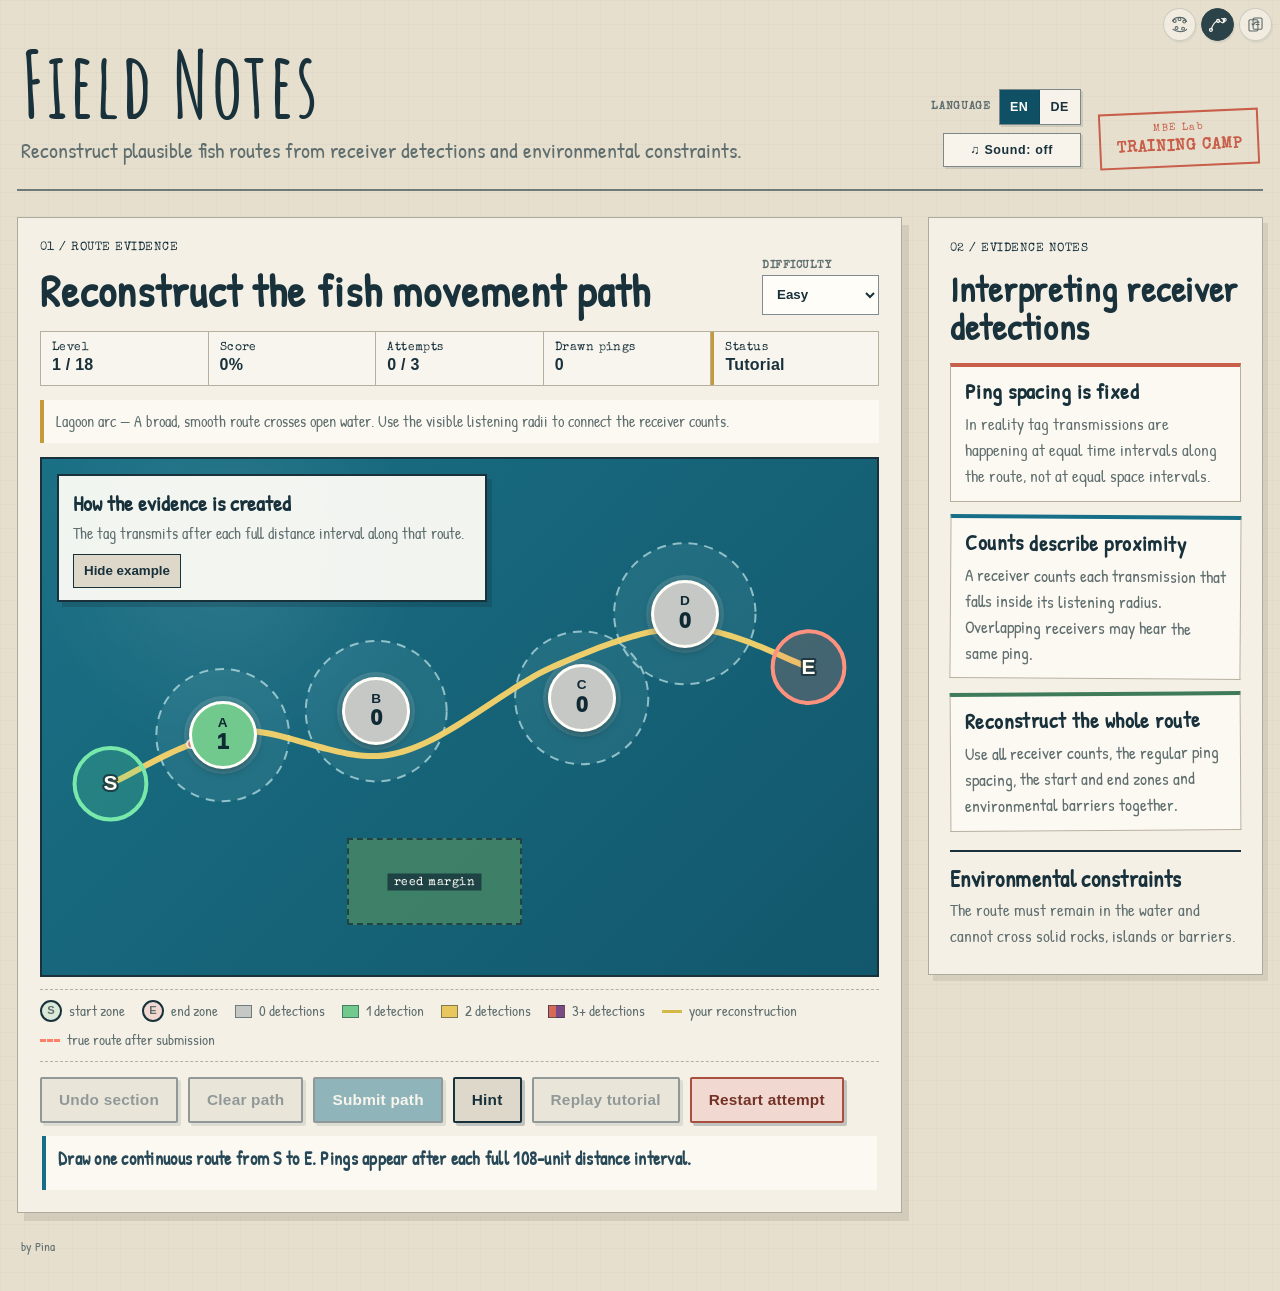
==== commit 3af885c2: "new files" ====
--- a/games/fish-path/index.html
+++ b/games/fish-path/index.html
@@ -8,8 +8,21 @@
   <link rel="preconnect" href="https://fonts.gstatic.com" crossorigin />
   <link href="https://fonts.googleapis.com/css2?family=Amatic+SC:wght@400;700&family=Patrick+Hand&family=Special+Elite&display=swap" rel="stylesheet" />
   <link rel="stylesheet" href="style.css" />
+  <link rel="stylesheet" href="../../game-switcher.css?v=20260725-direct2" />
 </head>
 <body>
+  <nav class="telemetry-game-switcher" aria-label="Choose a game">
+    <a href="../receiver-array/index.html" aria-label="Receiver Array" title="Receiver Array">
+      <svg viewBox="0 0 32 32" aria-hidden="true"><circle cx="8" cy="10" r="2.4"></circle><circle cx="16" cy="7" r="2.4"></circle><circle cx="24" cy="11" r="2.4"></circle><circle cx="11" cy="22" r="2.4"></circle><circle cx="22" cy="23" r="2.4"></circle><path d="M4 10c2-4 6-6 12-6s10 2 12 7M5 24c4 3 8 4 12 4 5 0 9-1 11-4"></path></svg>
+    </a>
+    <a href="../fish-path/index.html" aria-label="Fish Path" title="Fish Path" aria-current="page">
+      <svg viewBox="0 0 32 32" aria-hidden="true"><path d="M5 25c3-9 6-15 12-15 4 0 5 3 8 3 2 0 3-2 3-5"></path><circle cx="5" cy="25" r="2.6"></circle><circle cx="17" cy="10" r="2.6"></circle><circle cx="28" cy="8" r="2.6"></circle><path d="m23 6 5 2-3 5"></path></svg>
+    </a>
+    <a href="../memory-cards/index.html" aria-label="Memory Cards" title="Memory Cards">
+      <svg viewBox="0 0 32 32" aria-hidden="true"><rect x="5" y="8" width="15" height="19" rx="2"></rect><rect x="12" y="5" width="15" height="19" rx="2"></rect><path d="M17 12h5M17 16h5M10 15l2 2 4-5"></path></svg>
+    </a>
+  </nav>
+
   <header class="site-header">
     <div class="header-copy">
       <h1 data-i18n="mainTitle">Field Notes</h1>
--- a/game-switcher.css
+++ b/game-switcher.css
@@ -0,0 +1,76 @@
+.telemetry-game-switcher {
+  position: absolute;
+  z-index: 10000;
+  top: 8px;
+  right: max(8px, calc((100% - 1500px) / 2 + 8px));
+  display: flex;
+  gap: 5px;
+  margin: 0;
+  padding: 0;
+  font-family: system-ui, sans-serif;
+}
+
+.telemetry-game-switcher a {
+  width: 33px;
+  height: 33px;
+  display: grid;
+  place-items: center;
+  padding: 0;
+  border: 1px solid rgba(24, 49, 59, 0.25);
+  border-radius: 50%;
+  color: #18313b;
+  background: rgba(255, 253, 247, 0.66);
+  box-shadow: 1px 2px 0 rgba(24, 49, 59, 0.08);
+  opacity: 0.68;
+  text-decoration: none;
+  transition: opacity 120ms ease, background 120ms ease, transform 120ms ease;
+}
+
+.telemetry-game-switcher a:hover,
+.telemetry-game-switcher a:focus-visible {
+  opacity: 1;
+  background: rgba(255, 253, 247, 0.96);
+  outline: 2px solid rgba(23, 111, 135, 0.42);
+  outline-offset: 2px;
+  transform: translateY(-1px);
+}
+
+.telemetry-game-switcher a[aria-current="page"] {
+  color: #fffdf7;
+  border-color: #18313b;
+  background: #18313b;
+  opacity: 0.9;
+}
+
+.telemetry-game-switcher svg {
+  width: 19px;
+  height: 19px;
+  fill: none;
+  stroke: currentColor;
+  stroke-width: 1.8;
+  stroke-linecap: round;
+  stroke-linejoin: round;
+  pointer-events: none;
+}
+
+@media (max-width: 620px) {
+  .telemetry-game-switcher {
+    top: 5px;
+    right: 6px;
+    gap: 4px;
+  }
+
+  .telemetry-game-switcher a {
+    width: 30px;
+    height: 30px;
+  }
+
+  .telemetry-game-switcher svg {
+    width: 17px;
+    height: 17px;
+  }
+}
+
+@media (prefers-reduced-motion: reduce) {
+  .telemetry-game-switcher a { transition: none; }
+}
